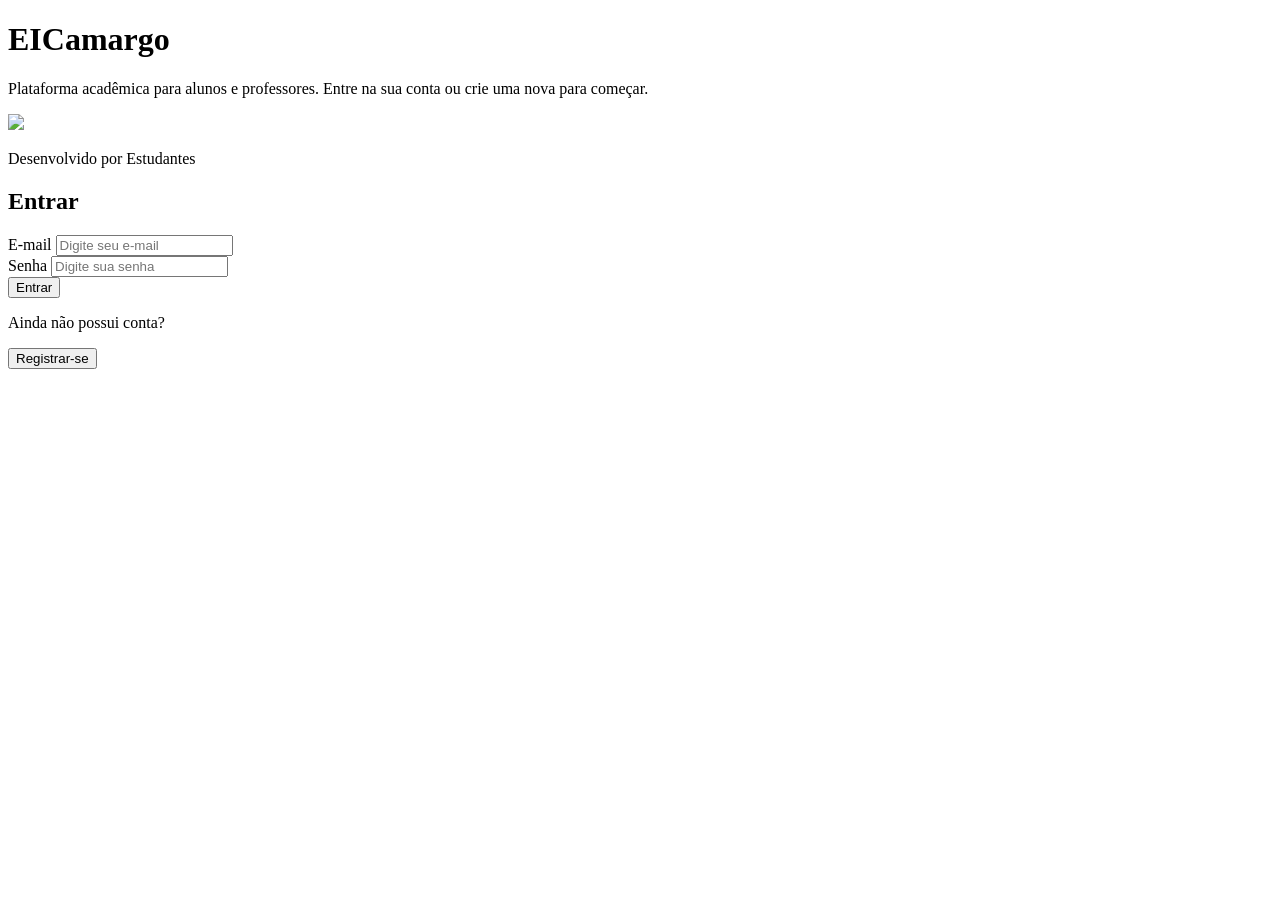
==== eicamargo/index.html @ 491356d4 "mais atualizações Alexandre 19/08" ====
<!DOCTYPE html>
<html lang="en">
<!-- SweetAlert2 para os alertas bonitos -->
<script src="https://cdn.jsdelivr.net/npm/sweetalert2@11"></script>
<head>
    <meta charset="UTF-8">
    <meta http-equiv="X-UA-Compatible" content="IE=edge">
    <meta name="viewport" content="width=device-width, initial-scale=1.0">
    <title>Eicamargo</title>
    <link rel="stylesheet" type="text/css" href="css/eicamargo.css">
    <link rel="stylesheet" href="https://cdn.jsdelivr.net/npm/bootstrap-icons@1.11.3/font/bootstrap-icons.min.css">
     <link rel="icon" type="image/icon" href="css/img/logoeicamargo.png">

    <meta name="author" content="Alexandre Castello, David Melquiades, Bruna de Mello e Julia Akemi">
</head>
<!--TELA DE LOGIN FEITA POR ALEXANDRE E MELQUIADES. -->

<body>
    <div class="caixa-principal">

        <div class="lado-esquerdo">
            <h1>EICamargo</h1>
            <p>
                Plataforma acadêmica para alunos e professores.
                Entre na sua conta ou crie uma nova para começar.
            </p>
            <div class="foto-creditos">
                <img class="logo-camargo" src="css/img/camargologo.png">
               <p class="escita-logo">Desenvolvido por Estudantes</p>
            </div>
             
        </div>

        <div class="lado-direito">

            <div class="cartao-login">

                <h2>Entrar</h2>

                <form id="form-login">

                    <div class="input">
                        
                        <label>E-mail</label>
                        <input type="email" placeholder="Digite seu e-mail " id="email" required>
                        
                    </div>

                    <div class="input">
                        <label>Senha</label>
                        <input type="password" placeholder="Digite sua senha" id="senha" required>
                    </div>

                    <button type="submit" id="botaoEntrar" class="botao-entrar">

                        Entrar

                    </button>

                </form>

                <div class="linha"></div>

                <p class="texto-cadastro">
                    Ainda não possui conta?
                </p>

                <button class="botao-cadastro">
                    Registrar-se
                </button>

            </div>

        </div>

    </div>
    <!--DIRECIONAMENTO JAVA SCRIPT PARA O BOTAO ENTRAR FUNCIONAR-->
    <script src="js/botaoentrar.js"></script>

</body>

</html>
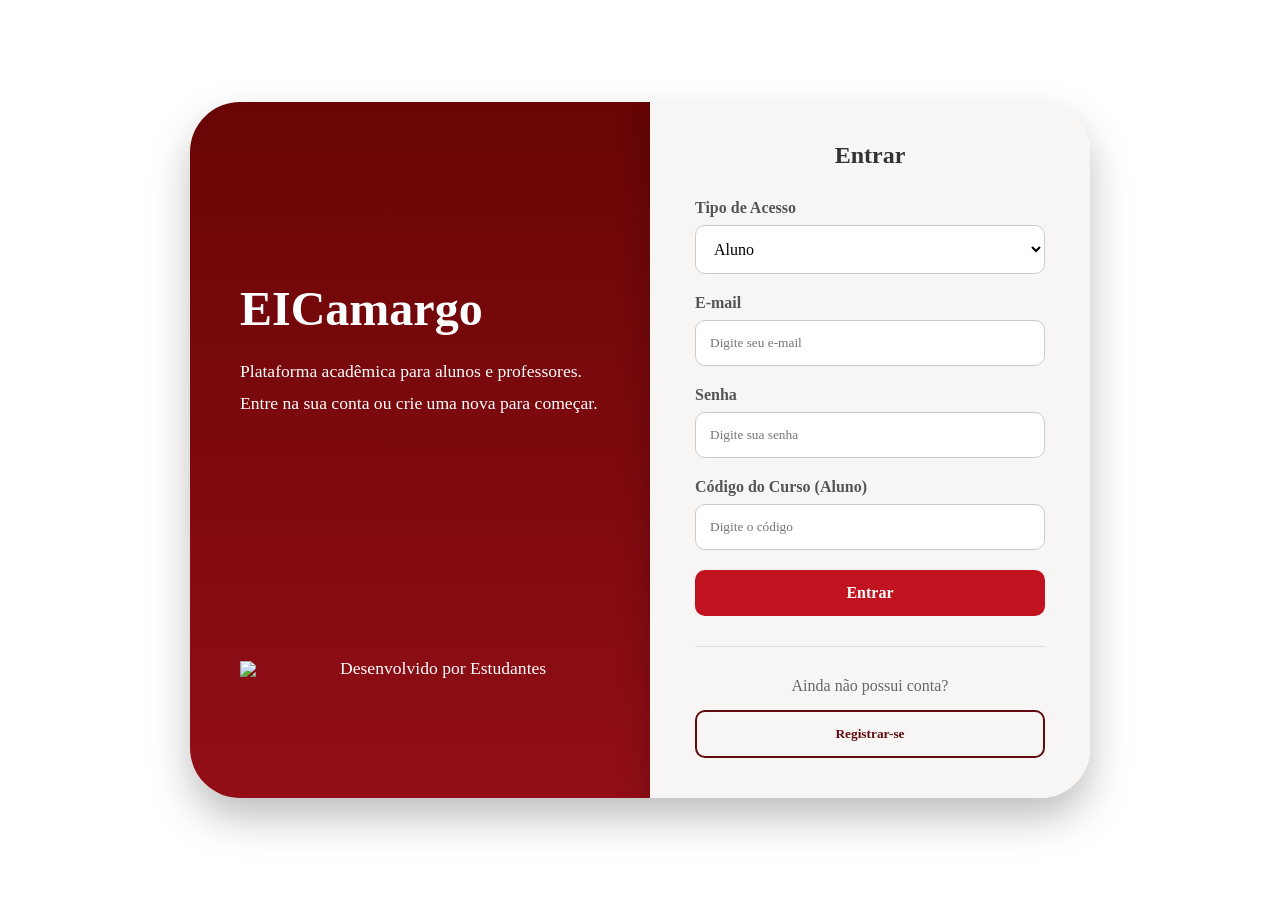
==== commit 11a84467: "Melhorias nas paginas de comunicados" ====
--- a/eicamargo/index.html
+++ b/eicamargo/index.html
@@ -2,6 +2,7 @@
 <html lang="en">
 <!-- SweetAlert2 para os alertas bonitos -->
 <script src="https://cdn.jsdelivr.net/npm/sweetalert2@11"></script>
+
 <head>
     <meta charset="UTF-8">
     <meta http-equiv="X-UA-Compatible" content="IE=edge">
@@ -9,7 +10,7 @@
     <title>Eicamargo</title>
     <link rel="stylesheet" type="text/css" href="css/eicamargo.css">
     <link rel="stylesheet" href="https://cdn.jsdelivr.net/npm/bootstrap-icons@1.11.3/font/bootstrap-icons.min.css">
-     <link rel="icon" type="image/icon" href="css/img/logoeicamargo.png">
+    <link rel="icon" type="image/icon" href="css/img/logoeicamargo.png">
 
     <meta name="author" content="Alexandre Castello, David Melquiades, Bruna de Mello e Julia Akemi">
 </head>
@@ -26,9 +27,9 @@
             </p>
             <div class="foto-creditos">
                 <img class="logo-camargo" src="css/img/camargologo.png">
-               <p class="escita-logo">Desenvolvido por Estudantes</p>
+                <p class="escita-logo">Desenvolvido por Estudantes</p>
             </div>
-             
+
         </div>
 
         <div class="lado-direito">
@@ -40,10 +41,16 @@
                 <form id="form-login">
 
                     <div class="input">
-                        
+                        <label>Tipo de Acesso</label>
+                        <select id="tipo_usuario" class="select-tipo" required onchange="toggleCodigoField()">
+                            <option value="aluno">Aluno</option>
+                            <option value="coordenador">Coordenador</option>
+                        </select>
+                    </div>
+
+                    <div class="input">
                         <label>E-mail</label>
-                        <input type="email" placeholder="Digite seu e-mail " id="email" required>
-                        
+                        <input type="email" placeholder="Digite seu e-mail" id="email" required>
                     </div>
 
                     <div class="input">
@@ -51,10 +58,13 @@
                         <input type="password" placeholder="Digite sua senha" id="senha" required>
                     </div>
 
+                    <div class="input">
+                        <label id="label-codigo">Código do Curso (Aluno)</label>
+                        <input type="text" placeholder="Digite o código" id="codigo_curso" required>
+                    </div>
+
                     <button type="submit" id="botaoEntrar" class="botao-entrar">
-
                         Entrar
-
                     </button>
 
                 </form>
@@ -77,6 +87,19 @@
     <!--DIRECIONAMENTO JAVA SCRIPT PARA O BOTAO ENTRAR FUNCIONAR-->
     <script src="js/botaoentrar.js"></script>
 
+    <script>
+        function toggleCodigoField() {
+            const tipo = document.getElementById('tipo_usuario').value;
+            const label = document.getElementById('label-codigo');
+
+            if (tipo === 'coordenador') {
+                label.innerText = 'Código de Coordenador';
+            } else {
+                label.innerText = 'Código do Curso (Aluno)';
+            }
+        }
+    </script>
+
 </body>
 
 </html>
--- a/eicamargo/css/eicamargo.css
+++ b/eicamargo/css/eicamargo.css
@@ -0,0 +1,233 @@
+@font-face {
+    font-family: 'font1';
+    src: url(../css/fonts/Chirp-Regular.ttf);
+}
+*{
+    margin: 0;
+    padding: 0;
+    box-sizing: border-box;
+    font-family: font1;
+}
+
+body{
+    min-height: 100vh;
+    display: flex;
+    justify-content: center;
+    align-items: center;
+    background-image: url('../css/img/cu.jpg');
+    background-size: cover;
+    background-position: center;
+    background-repeat: no-repeat;
+    font-family: 'font1';
+}
+
+.caixa-principal{
+    width: 900px;
+    max-width: 95%;
+    min-height: 550px;
+    box-shadow: 0 10px 30px rgba(0,0,0,0.25);
+    display: flex;
+    background: rgba(255,255,255,0.9);
+    backdrop-filter: blur(10px);
+    border-radius: 50px;
+    overflow: hidden;
+     box-shadow: 50px black;
+    box-shadow: 0 20px 40px rgba(0,0,0,0.25);
+}
+
+.lado-esquerdo{
+    flex: 1;
+
+    background: linear-gradient(
+        180deg,
+        #680505,
+        #920e17
+    );
+   
+    color: white;
+
+    display: flex;
+    flex-direction: column;
+    justify-content: center;
+
+    padding: 50px;
+}
+
+.lado-esquerdo h1{
+    font-size: 3rem;
+    margin-bottom: 20px;
+    font-family: 'font1';
+}
+
+.lado-esquerdo p{
+    font-size: 1.1rem;
+    line-height: 1.8;
+}
+.foto-creditos
+{
+  
+    height: 200px;
+    display: flex;
+    align-items: center;
+    gap: 10px;
+   
+}
+.foto-creditos img{
+    width: 90px;
+    margin-top: 300px;
+}
+.foto-creditos p{
+    margin: 0;
+    margin-top: 300px;
+}
+
+.escrita-logo{
+    color: white;
+    font-size: 300px;
+    
+}
+.lado-direito{
+    flex: 1;
+
+    display: flex;
+    justify-content: center;
+    align-items: center;
+    box-shadow: 0 10px 30px rgba(0,0,0,0.25);
+    background-color: #f8f5f5;;
+    padding: 40px;
+}
+
+.cartao-login{
+    width: 100%;
+    max-width: 350px;
+    
+}
+
+.cartao-login h2{
+    text-align: center;
+    margin-bottom: 30px;
+    color: #333;
+    font-family: 'font1';
+}
+
+.input{
+    margin-bottom: 20px;
+}
+
+.input label{
+    display: block;
+    margin-bottom: 8px;
+    color: #555;
+    font-weight: bold;
+}
+
+.input input{
+    width: 100%;
+    padding: 14px;
+
+    border: 1px solid #ccc;
+    border-radius: 10px;
+
+    outline: none;
+
+    transition: 0.3s;
+}
+
+.input input:focus{
+    border-color: #c1121f;
+    box-shadow: 0 0 10px rgba(193,18,31,0.2);
+}
+
+.input select {
+    width: 100%;
+    padding: 14px;
+    border: 1px solid #ccc;
+    border-radius: 10px;
+    outline: none;
+    background-color: #fff;
+    font-size: 1rem;
+    transition: 0.3s;
+    cursor: pointer;
+}
+
+.input select:focus {
+    border-color: #c1121f;
+    box-shadow: 0 0 10px rgba(193, 18, 31, 0.2);
+}
+
+.botao-entrar{
+    width: 100%;
+    padding: 14px;
+
+    border: none;
+    border-radius: 10px;
+
+    background: #c1121f;
+    color: white;
+
+    font-size: 1rem;
+    font-weight: bold;
+
+    cursor: pointer;
+
+    transition: 0.3s;
+}
+
+.botao-entrar:hover{
+    background: #8b0000;
+    letter-spacing: 2px;
+    transition: 0.6s;
+    transform: translateY(-2px);
+}
+.botao-entrar a
+{
+    text-decoration: none;
+    color:white;
+}
+
+.linha{
+    height: 1px;
+    background: #ddd;
+    margin: 30px 0;
+}
+
+.texto-cadastro{
+    text-align: center;
+    color: #666;
+    margin-bottom: 15px;
+}
+
+.botao-cadastro{
+    width: 100%;
+    padding: 14px;
+
+    border: 2px solid #5f0b11;
+    border-radius: 10px;
+
+    background: transparent;
+    color: #5f0b11;
+
+    font-weight: bold;
+    cursor: pointer;
+
+    transition: 0.3s;
+}
+
+.botao-cadastro:hover{
+    background: #5f0b11;
+    color: white;
+    letter-spacing: 2px;
+    transition: 0.6s;
+}
+
+@media(max-width: 768px){
+
+    .caixa-principal{
+        flex-direction: column;
+    }
+
+    .lado-esquerdo{
+        text-align: center;
+    }
+
+}
